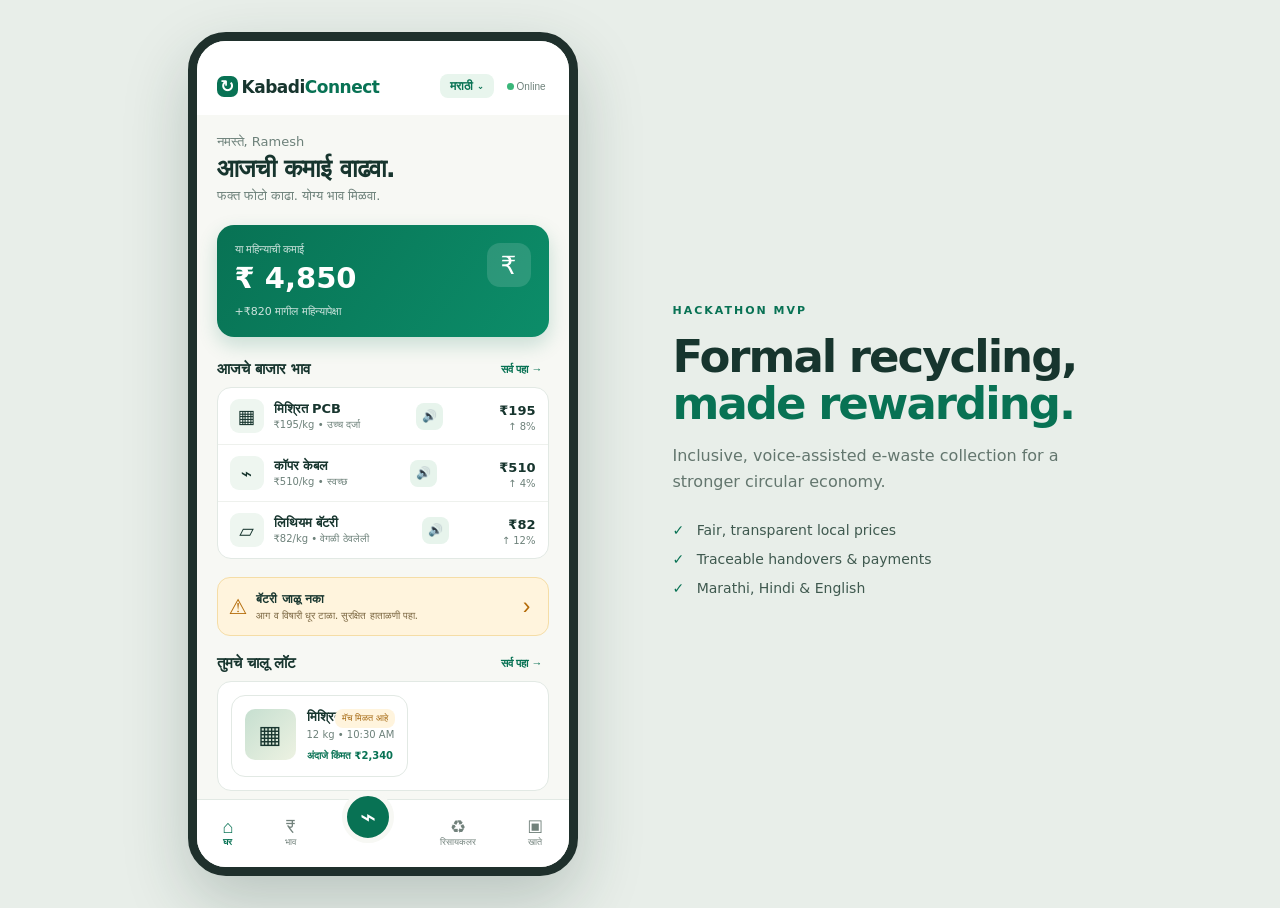
==== index.html @ b2392cbf "kabadiwala-connect" ====
<!doctype html>
<html lang="mr"><head><meta charset="UTF-8"><meta name="viewport" content="width=device-width,initial-scale=1"><meta name="theme-color" content="#087254"><title>KabadiConnect</title><link rel="stylesheet" href="style.css"></head>
<body><main class="app-shell"><section class="mobile">
<header class="topbar"><div class="brand"><span class="brand-mark">↻</span>Kabadi<span>Connect</span></div><button class="language" id="langButton"><span id="langCode">मराठी</span><small>⌄</small></button><button class="status online" id="networkButton"><i></i><span>Online</span></button></header>
<div id="view-home" class="view active"><section class="greeting"><p data-i18n="hello">नमस्ते, Ramesh</p><h1 data-i18n="homeTitle">आजची कमाई वाढवा.</h1><p class="muted" data-i18n="homeSub">फक्त फोटो काढा. योग्य भाव मिळवा.</p></section><section class="balance-card"><div><p data-i18n="monthlyEarnings">या महिन्याची कमाई</p><strong>₹ <span>4,850</span></strong><small data-i18n="earningsGrowth">+₹820 मागील महिन्यापेक्षा</small></div><div class="wallet-icon">₹</div></section><div class="section-heading"><h2 data-i18n="marketRates">आजचे बाजार भाव</h2><button data-nav="prices" data-i18n="viewAll">सर्व पहा →</button></div><section id="miniPrices" class="price-list"></section><section class="safety-banner"><div class="safety-icon">⚠</div><div><strong data-i18n="dontBurnBattery">बॅटरी जाळू नका</strong><p data-i18n="safetyTeaser">आग व विषारी धूर टाळा. सुरक्षित हाताळणी पहा.</p></div><button data-nav="safety">›</button></section><div class="section-heading"><h2 data-i18n="activeLots">तुमचे चालू लॉट</h2><button data-nav="lots" data-i18n="viewAll">सर्व पहा →</button></div><section id="activeLot" class="lot-preview"></section><button class="primary cta" id="createLot" data-i18n="addMaterial">＋ नवीन माल जोडा</button></div>
<div id="view-prices" class="view"><div class="page-title"><button class="back" data-nav="home">←</button><div><h1 data-i18n="marketRates">बाजार भाव</h1><p data-i18n="placeDate">पुणे • आज</p></div><button class="speak" id="speakPrices">🔊</button></div><div class="trend-card"><div><span class="pill" data-i18n="thisWeek">या आठवड्यात</span><h3 data-i18n="pricesStable">भाव स्थिर आहेत</h3><p data-i18n="trendSummary">PCB आणि तांब्याला चांगली मागणी आहे.</p></div><div class="chart"><i></i><i></i><i></i><i></i><i></i><i></i><i></i></div></div><div class="filter-row"><button class="chip selected" data-i18n="all">सर्व</button><button class="chip" data-i18n="ewaste">ई-कचरा</button><button class="chip" data-i18n="cable">केबल</button><button class="chip" data-i18n="battery">बॅटरी</button></div><section id="fullPrices" class="price-list full"></section><p class="source-note" data-i18n="priceSource">भाव परिसरातील अधिकृत रिसायकलर्सच्या ऑफरवर आधारित आहेत.</p></div>
<div id="view-lots" class="view"><div class="page-title"><button class="back" data-nav="home">←</button><div><h1 data-i18n="myLots">माझा माल</h1><p data-i18n="lotsDescription">फोटोसह नोंदवलेला सर्व माल</p></div></div><section id="lotsList" class="lots-list"></section><button class="primary cta" id="createLot2" data-i18n="addMaterial">＋ नवीन माल जोडा</button></div>
<div id="view-recyclers" class="view"><div class="page-title"><button class="back" data-nav="home">←</button><div><h1 data-i18n="nearbyRecyclers">जवळचे रिसायकलर</h1><p data-i18n="verifiedFacilities">अधिकृत सुविधा • पुणे</p></div></div><div class="map-card"><span>●</span><b data-i18n="yourLocation">तुमचे ठिकाण</b><i class="pin p1">♻</i><i class="pin p2">♻</i><i class="pin p3">♻</i><div class="map-road r1"></div><div class="map-road r2"></div></div><section id="recyclerList" class="recycler-list"></section></div>
<div id="view-wallet" class="view"><div class="page-title"><button class="back" data-nav="home">←</button><div><h1 data-i18n="earningsLedger">कमाई खाते</h1><p data-i18n="ledgerSub">तुमचे व्यवहार आणि पैसे</p></div></div><section class="wallet-summary"><div><small data-i18n="totalEarnings">एकूण कमाई</small><strong>₹4,850</strong></div><div><small data-i18n="pending">मिळणे बाकी</small><strong class="orange">₹620</strong></div></section><div class="section-heading ledger-head"><h2 data-i18n="transactions">व्यवहार</h2><button data-i18n="download">डाउनलोड ↓</button></div><section id="ledger" class="ledger"></section></div>
<div id="view-safety" class="view"><div class="page-title"><button class="back" data-nav="home">←</button><div><h1 data-i18n="safeWork">सुरक्षित काम</h1><p data-i18n="forHealth">तुमच्या आरोग्यासाठी</p></div><button class="speak" id="speakSafety">🔊</button></div><div class="safety-hero">🧤<h2 data-i18n="dontBurnWaste">ई-कचरा जाळू नका</h2><p data-i18n="burnWarning">धूर तुमच्या फुफ्फुसांना आणि कुटुंबाला हानी पोहोचवतो.</p></div><section class="guide" id="safetyGuide"></section></div>
<nav class="bottom-nav"><button class="nav-item active" data-nav="home"><span>⌂</span><em data-i18n="home">घर</em></button><button class="nav-item" data-nav="prices"><span>₹</span><em data-i18n="prices">भाव</em></button><button class="scan-fab" id="scanNav">⌁</button><button class="nav-item" data-nav="recyclers"><span>♻</span><em data-i18n="recyclers">रिसायकलर</em></button><button class="nav-item" data-nav="wallet"><span>▣</span><em data-i18n="wallet">खाते</em></button></nav></section>
<aside class="desktop-copy"><span class="eyebrow">HACKATHON MVP</span><h2>Formal recycling,<br><em>made rewarding.</em></h2><p>Inclusive, voice-assisted e-waste collection for a stronger circular economy.</p><div class="feature"><b>✓</b> Fair, transparent local prices</div><div class="feature"><b>✓</b> Traceable handovers & payments</div><div class="feature"><b>✓</b> Marathi, Hindi & English</div></aside></main>
<dialog id="languageModal"><div class="language-sheet"><div class="modal-head"><div><p>Language / भाषा / भाषा</p><h2>Choose your language</h2></div><button id="closeLanguage">×</button></div><button class="language-option" data-lang="mr"><b>मराठी</b><span>Marathi</span><i>✓</i></button><button class="language-option" data-lang="hi"><b>हिंदी</b><span>Hindi</span><i></i></button><button class="language-option" data-lang="en"><b>English</b><span>English</span><i></i></button></div></dialog>
<dialog id="lotModal"><form method="dialog" id="lotForm"><div class="modal-head"><div><p data-i18n="newLot">नवीन माल</p><h2 data-i18n="addYourMaterial">तुमचा माल जोडा</h2></div><button type="button" id="closeLot">×</button></div><label class="photo-input">📷<strong data-i18n="takePhoto">फोटो काढा किंवा जोडा</strong><small data-i18n="photoHelp">फोटोमुळे योग्य माल ओळखण्यास मदत होते</small><input id="photo" type="file" accept="image/*" capture="environment"></label><p class="field-label" data-i18n="chooseMaterial">मालाचा प्रकार — ऐकण्यासाठी स्पीकर दाबा</p><section id="materialChoices" class="material-choices"></section><label data-i18n="weightLabel">अंदाजे वजन (किलो)<input id="weight" type="number" min="0.1" step="0.1" value="5"></label><div class="estimate"><span data-i18n="estimatedValue">अंदाजे किंमत</span><strong id="estimate">₹ 900 – 1,050</strong></div><div class="fair-price-note">✓ <span data-i18n="fairPrice">स्थानिक बाजारभावावर आधारित योग्य किंमत</span></div><button class="primary" value="default" data-i18n="createLot">लॉट तयार करा</button></form></dialog><div id="toast" role="status"></div><script src="app.js"></script></body></html>
---- style.css ----
:root{--green:#087254;--ink:#17352e;--muted:#6d817a;--bg:#f7f8f4;--line:#e2e9e4;--orange:#e8752a}*{box-sizing:border-box}body{margin:0;background:#e8eee9;color:var(--ink);font-family:Inter,system-ui,sans-serif}.app-shell{min-height:100vh;display:flex;align-items:center;justify-content:center;gap:95px;padding:32px}.mobile{width:390px;height:844px;background:var(--bg);border:9px solid #1f302c;border-radius:38px;overflow:hidden;position:relative;box-shadow:0 26px 65px #17352e38}.topbar{height:74px;padding:26px 20px 10px;display:flex;align-items:center;gap:10px;background:#fff}.brand{font-size:17px;font-weight:800;letter-spacing:-.5px;margin-right:auto}.brand span:not(.brand-mark){color:var(--green)}.brand-mark{display:inline-grid;place-items:center;border-radius:7px;background:var(--green);color:#fff;width:21px;height:21px;margin-right:4px}.language{font-size:12px;color:var(--green);background:#e8f5ed;border:0;border-radius:8px;padding:5px 6px;font-weight:700}.language small{font-size:8px;display:block}.status{font-size:10px;border:0;background:transparent;color:var(--muted);padding:3px}.status i{display:inline-block;background:#3ab77a;width:7px;height:7px;border-radius:50%;margin-right:3px}.status.offline i{background:#e8752a}.view{display:none;height:calc(100% - 132px);overflow-y:auto;padding:19px 20px 87px}.view.active{display:block}.greeting p{margin:0;font-size:13px;color:var(--muted)}.greeting h1{font-size:25px;letter-spacing:-.8px;margin:4px 0}.muted{color:var(--muted)!important}.balance-card{color:#fff;background:linear-gradient(125deg,#087254,#0c8d69);margin:21px 0 23px;padding:18px;border-radius:17px;display:flex;justify-content:space-between;box-shadow:0 8px 20px #08725433}.balance-card p,.balance-card small{margin:0;font-size:11px;opacity:.8}.balance-card strong{display:block;font-size:29px;margin:5px 0}.wallet-icon{width:44px;height:44px;border-radius:13px;background:#ffffff22;display:grid;place-items:center;font-size:25px}.section-heading{display:flex;align-items:center;justify-content:space-between;margin:17px 0 9px}.section-heading h2{font-size:15px;margin:0}.section-heading button{border:0;background:transparent;color:var(--green);font-size:11px;font-weight:700}.price-list{background:#fff;border:1px solid var(--line);border-radius:14px}.price-row{display:flex;align-items:center;padding:11px 12px;border-bottom:1px solid #eef1ed;gap:10px}.price-row:last-child{border:0}.material-icon{width:34px;height:34px;display:grid;place-items:center;background:#eef6f0;border-radius:9px;font-size:19px}.price-row strong{font-size:13px;display:block}.price-row small{display:block;color:var(--muted);font-size:10px;margin-top:2px}.rate{margin-left:auto;text-align:right}.rate b{font-size:13px}.up{color:#249c5e;font-size:10px}.safety-banner{display:flex;align-items:center;gap:9px;background:#fff4dd;border:1px solid #f5dda6;border-radius:13px;padding:10px 11px;margin:18px 0}.safety-icon{color:#b46b08;font-size:21px}.safety-banner strong{font-size:12px}.safety-banner p{color:#7b6742;font-size:10px;margin:3px 0}.safety-banner button{margin-left:auto;border:0;background:transparent;font-size:23px;color:#b46b08}.lot-preview,.lot-card{background:#fff;border:1px solid var(--line);border-radius:14px;padding:13px;display:flex;gap:11px}.lot-image{width:51px;height:51px;border-radius:10px;background:linear-gradient(135deg,#c6dfd0,#edf2e2);display:grid;place-items:center;font-size:25px;flex:none}.lot-preview h3,.lot-card h3{margin:0;font-size:13px}.lot-preview p,.lot-card p{font-size:10px;margin:4px 0;color:var(--muted)}.lot-meta{font-size:10px;color:var(--green);font-weight:700}.lot-preview .state{margin-left:auto}.primary{border:0;color:#fff;background:var(--green);border-radius:11px;padding:13px;font-weight:800;font-size:14px}.cta{width:100%;margin-top:17px}.bottom-nav{position:absolute;z-index:5;bottom:0;height:68px;width:100%;background:#fff;border-top:1px solid var(--line);display:flex;align-items:center;justify-content:space-around}.nav-item{background:transparent;border:0;color:#71817b;font-size:9px;display:grid;gap:2px;justify-items:center}.nav-item span{font-size:18px;line-height:16px}.nav-item.active{color:var(--green);font-weight:800}.scan-fab{border:5px solid var(--bg);width:52px;height:52px;border-radius:50%;background:var(--green);color:#fff;font-size:27px;margin-top:-33px}.page-title{display:flex;align-items:center;gap:11px;margin:1px 0 20px}.page-title h1{font-size:20px;margin:0}.page-title p{margin:3px 0;font-size:10px;color:var(--muted)}.back,.speak{border:0;background:#e7f2ea;color:var(--green);width:32px;height:32px;border-radius:9px;font-size:19px}.speak{margin-left:auto;font-size:13px}.trend-card{background:#dff3e8;border-radius:15px;padding:14px;display:flex;min-height:113px}.pill{font-size:9px;padding:4px 7px;border-radius:10px;color:var(--green);background:#fff}.trend-card h3{font-size:16px;margin:9px 0 3px}.trend-card p{font-size:10px;margin:0;color:#4c7466}.chart{height:73px;align-self:end;display:flex;align-items:end;gap:4px;margin-left:auto}.chart i{display:block;width:7px;background:#55b68a;border-radius:3px 3px 0 0}.chart i:nth-child(1){height:25px}.chart i:nth-child(2){height:33px}.chart i:nth-child(3){height:29px}.chart i:nth-child(4){height:42px}.chart i:nth-child(5){height:39px}.chart i:nth-child(6){height:59px}.chart i:nth-child(7){height:67px;background:var(--green)}.filter-row{display:flex;gap:7px;margin:15px 0;overflow:auto}.chip{white-space:nowrap;border:1px solid var(--line);border-radius:18px;background:#fff;padding:7px 11px;font-size:11px;color:var(--muted)}.chip.selected{background:var(--green);color:#fff;border-color:var(--green)}.full .price-row{padding:13px}.source-note{font-size:10px;color:var(--muted);text-align:center;margin:15px}.lots-list,.recycler-list,.ledger{display:grid;gap:10px}.lot-card{position:relative}.lot-card .state{position:absolute;right:12px;top:13px;font-size:9px;padding:4px 7px;border-radius:8px;background:#fff4dd;color:#a56810}.lot-card .state.complete{background:#e6f6ec;color:#138053}.map-card{height:162px;border-radius:16px;background:#daeadd;position:relative;overflow:hidden;padding:17px;font-size:10px;color:var(--green)}.map-card>span{color:#e6593a;font-size:17px;vertical-align:middle}.map-card>b{background:#fff;padding:6px;border-radius:8px}.map-road{position:absolute;height:18px;width:250px;background:#fff9;transform:rotate(-26deg);border-top:2px solid #c2d4c7;border-bottom:2px solid #c2d4c7}.r1{top:76px;left:-20px}.r2{top:111px;left:140px;transform:rotate(35deg)}.pin{position:absolute;z-index:1;background:var(--green);color:#fff;width:28px;height:28px;text-align:center;padding-top:6px;border-radius:50% 50% 50% 0;transform:rotate(-45deg);font-style:normal}.p1{left:102px;top:56px}.p2{right:66px;top:35px}.p3{right:33px;bottom:25px}.recycler-list{margin-top:12px}.recycler-card{border:1px solid var(--line);background:#fff;border-radius:14px;padding:13px}.recycler-top{display:flex;gap:10px}.recycler-logo{height:38px;width:38px;border-radius:10px;display:grid;place-items:center;background:#e8f5ed;color:var(--green);font-size:19px}.recycler-card h3{font-size:13px;margin:0}.recycler-card p{font-size:10px;color:var(--muted);margin:4px 0}.verified{font-size:9px;color:#158154;background:#e8f5ed;padding:3px 5px;border-radius:6px;margin-left:auto;height:min-content}.recycler-details{display:flex;justify-content:space-between;border-top:1px solid var(--line);margin-top:9px;padding-top:9px;font-size:10px}.recycler-details b{color:var(--green)}.recycler-card button{float:right;border:0;border-radius:7px;background:var(--green);color:white;padding:6px 9px;font-size:10px}.wallet-summary{background:var(--green);border-radius:15px;color:#fff;display:flex;justify-content:space-around;padding:17px 8px}.wallet-summary div+div{border-left:1px solid #ffffff44;padding-left:37px}.wallet-summary small{font-size:10px;opacity:.8;display:block}.wallet-summary strong{font-size:21px;display:block;margin-top:4px}.wallet-summary .orange{color:#ffd08d}.ledger-head{margin-top:21px}.ledger-item{padding:12px;background:#fff;border:1px solid var(--line);border-radius:12px;display:flex;align-items:center;gap:10px}.ledger-icon{width:31px;height:31px;display:grid;place-items:center;border-radius:50%;background:#e7f4ec;color:var(--green)}.ledger-item h3{margin:0;font-size:12px}.ledger-item p{margin:3px 0 0;font-size:10px;color:var(--muted)}.ledger-item b{margin-left:auto;font-size:12px}.pending{color:var(--orange)}.safety-hero{background:#fff2dc;text-align:center;padding:19px;border-radius:17px;color:#8d5709}.safety-hero h2{font-size:19px;margin:8px 0 4px}.safety-hero p{font-size:11px;margin:0}.guide{margin-top:14px;display:grid;gap:8px}.guide article{display:flex;gap:11px;align-items:center;background:#fff;border:1px solid var(--line);padding:12px;border-radius:12px}.guide span{font-size:24px}.guide h3{font-size:12px;margin:0}.guide p{font-size:10px;color:var(--muted);margin:3px 0}.desktop-copy{width:420px}.eyebrow{color:var(--green);font-size:11px;font-weight:800;letter-spacing:2px}.desktop-copy h2{font-size:45px;line-height:1.05;letter-spacing:-2px;margin:15px 0}.desktop-copy h2 em{color:var(--green);font-style:normal}.desktop-copy>p{font-size:16px;line-height:1.6;color:#63766e;margin-bottom:28px}.feature{font-size:14px;margin:13px 0;color:#3f594f}.feature b{color:var(--green);margin-right:8px}dialog{border:0;border-radius:19px;width:355px;padding:0;box-shadow:0 20px 60px #0005}dialog::backdrop{background:#17352e88}dialog form{padding:20px}.modal-head{display:flex;justify-content:space-between;align-items:start;margin-bottom:15px}.modal-head p{font-size:11px;color:var(--muted);margin:0}.modal-head h2{font-size:20px;margin:3px 0}.modal-head button{border:0;background:transparent;font-size:25px}.photo-input{height:105px;border:1px dashed #8ab7a1;border-radius:12px;background:#edf7f0;display:grid;place-content:center;text-align:center;color:var(--green);gap:2px;font-size:26px}.photo-input strong{font-size:12px}.photo-input small{font-size:9px;color:var(--muted)}.photo-input input{display:none}dialog label:not(.photo-input){display:block;font-size:11px;font-weight:700;margin:14px 0 0}dialog input,dialog select{display:block;width:100%;margin-top:5px;padding:10px;border:1px solid var(--line);border-radius:8px;background:#fff;color:var(--ink)}.estimate{margin:15px 0;background:#f1f7f2;padding:12px;border-radius:10px;display:flex;justify-content:space-between;font-size:11px}.estimate strong{color:var(--green);font-size:15px}dialog .primary{width:100%}#toast{position:fixed;bottom:26px;left:50%;transform:translateX(-50%) translateY(70px);background:#17352e;color:#fff;padding:10px 15px;border-radius:9px;font-size:12px;transition:.25s;z-index:10;white-space:nowrap}#toast.show{transform:translateX(-50%) translateY(0)}@media(max-width:800px){body{background:var(--bg)}.app-shell{padding:0}.mobile{width:100vw;height:100vh;border:0;border-radius:0;box-shadow:none}.desktop-copy{display:none}}
.nav-item em{font-style:normal}.language{display:flex!important;align-items:center;gap:4px;min-width:54px;justify-content:center}.language-sheet{padding:20px}.language-option{width:100%;text-align:left;display:grid;grid-template-columns:1fr auto;gap:1px;padding:13px 12px;background:#fff;border:1px solid var(--line);border-radius:11px;margin:9px 0;color:var(--ink)}.language-option b{font-size:15px}.language-option span{font-size:10px;color:var(--muted)}.language-option i{grid-column:2;grid-row:1/3;align-self:center;color:var(--green);font-style:normal;font-size:17px}.language-option.selected{border-color:var(--green);background:#edf8f1}.field-label{font-size:11px;font-weight:800;margin:15px 0 8px}.material-choices{display:grid;grid-template-columns:1fr 1fr;gap:7px}.material-choice{position:relative;text-align:left;border:1px solid var(--line);background:#fff;border-radius:10px;padding:9px;color:var(--ink);min-height:72px}.material-choice.selected{border:2px solid var(--green);background:#edf8f1}.material-choice>span{font-size:19px;display:block}.material-choice b{font-size:10px;display:block;margin-top:2px}.material-choice small{color:var(--green);font-size:10px}.material-choice i{font-style:normal;position:absolute;right:7px;top:7px;background:#dff3e8;border-radius:7px;padding:3px;font-size:11px}.row-speak{margin-left:auto;border:0;background:#e7f4ec;color:var(--green);width:27px;height:27px;border-radius:8px;font-size:12px}.fair-price-note{font-size:10px;color:var(--green);background:#edf8f1;border-radius:8px;padding:8px;margin:-5px 0 12px}
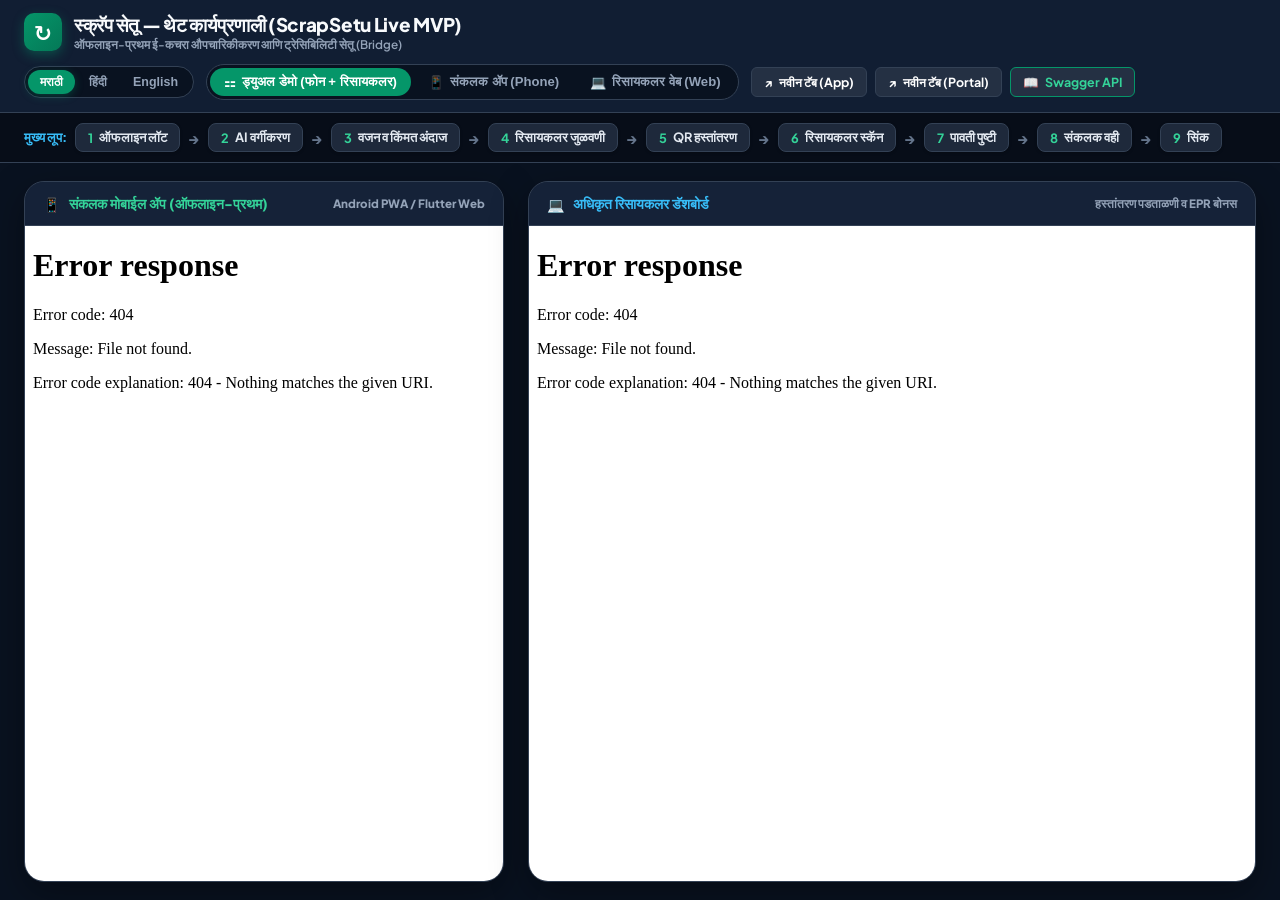
==== commit 8f2eaacd: "feat(scrapsetu): launch ScrapSetu platform - SIH PS 26229 submission" ====
--- a/index.html
+++ b/index.html
@@ -1,14 +1,516 @@
-<!doctype html>
-<html lang="mr"><head><meta charset="UTF-8"><meta name="viewport" content="width=device-width,initial-scale=1"><meta name="theme-color" content="#087254"><title>KabadiConnect</title><link rel="stylesheet" href="style.css"></head>
-<body><main class="app-shell"><section class="mobile">
-<header class="topbar"><div class="brand"><span class="brand-mark">↻</span>Kabadi<span>Connect</span></div><button class="language" id="langButton"><span id="langCode">मराठी</span><small>⌄</small></button><button class="status online" id="networkButton"><i></i><span>Online</span></button></header>
-<div id="view-home" class="view active"><section class="greeting"><p data-i18n="hello">नमस्ते, Ramesh</p><h1 data-i18n="homeTitle">आजची कमाई वाढवा.</h1><p class="muted" data-i18n="homeSub">फक्त फोटो काढा. योग्य भाव मिळवा.</p></section><section class="balance-card"><div><p data-i18n="monthlyEarnings">या महिन्याची कमाई</p><strong>₹ <span>4,850</span></strong><small data-i18n="earningsGrowth">+₹820 मागील महिन्यापेक्षा</small></div><div class="wallet-icon">₹</div></section><div class="section-heading"><h2 data-i18n="marketRates">आजचे बाजार भाव</h2><button data-nav="prices" data-i18n="viewAll">सर्व पहा →</button></div><section id="miniPrices" class="price-list"></section><section class="safety-banner"><div class="safety-icon">⚠</div><div><strong data-i18n="dontBurnBattery">बॅटरी जाळू नका</strong><p data-i18n="safetyTeaser">आग व विषारी धूर टाळा. सुरक्षित हाताळणी पहा.</p></div><button data-nav="safety">›</button></section><div class="section-heading"><h2 data-i18n="activeLots">तुमचे चालू लॉट</h2><button data-nav="lots" data-i18n="viewAll">सर्व पहा →</button></div><section id="activeLot" class="lot-preview"></section><button class="primary cta" id="createLot" data-i18n="addMaterial">＋ नवीन माल जोडा</button></div>
-<div id="view-prices" class="view"><div class="page-title"><button class="back" data-nav="home">←</button><div><h1 data-i18n="marketRates">बाजार भाव</h1><p data-i18n="placeDate">पुणे • आज</p></div><button class="speak" id="speakPrices">🔊</button></div><div class="trend-card"><div><span class="pill" data-i18n="thisWeek">या आठवड्यात</span><h3 data-i18n="pricesStable">भाव स्थिर आहेत</h3><p data-i18n="trendSummary">PCB आणि तांब्याला चांगली मागणी आहे.</p></div><div class="chart"><i></i><i></i><i></i><i></i><i></i><i></i><i></i></div></div><div class="filter-row"><button class="chip selected" data-i18n="all">सर्व</button><button class="chip" data-i18n="ewaste">ई-कचरा</button><button class="chip" data-i18n="cable">केबल</button><button class="chip" data-i18n="battery">बॅटरी</button></div><section id="fullPrices" class="price-list full"></section><p class="source-note" data-i18n="priceSource">भाव परिसरातील अधिकृत रिसायकलर्सच्या ऑफरवर आधारित आहेत.</p></div>
-<div id="view-lots" class="view"><div class="page-title"><button class="back" data-nav="home">←</button><div><h1 data-i18n="myLots">माझा माल</h1><p data-i18n="lotsDescription">फोटोसह नोंदवलेला सर्व माल</p></div></div><section id="lotsList" class="lots-list"></section><button class="primary cta" id="createLot2" data-i18n="addMaterial">＋ नवीन माल जोडा</button></div>
-<div id="view-recyclers" class="view"><div class="page-title"><button class="back" data-nav="home">←</button><div><h1 data-i18n="nearbyRecyclers">जवळचे रिसायकलर</h1><p data-i18n="verifiedFacilities">अधिकृत सुविधा • पुणे</p></div></div><div class="map-card"><span>●</span><b data-i18n="yourLocation">तुमचे ठिकाण</b><i class="pin p1">♻</i><i class="pin p2">♻</i><i class="pin p3">♻</i><div class="map-road r1"></div><div class="map-road r2"></div></div><section id="recyclerList" class="recycler-list"></section></div>
-<div id="view-wallet" class="view"><div class="page-title"><button class="back" data-nav="home">←</button><div><h1 data-i18n="earningsLedger">कमाई खाते</h1><p data-i18n="ledgerSub">तुमचे व्यवहार आणि पैसे</p></div></div><section class="wallet-summary"><div><small data-i18n="totalEarnings">एकूण कमाई</small><strong>₹4,850</strong></div><div><small data-i18n="pending">मिळणे बाकी</small><strong class="orange">₹620</strong></div></section><div class="section-heading ledger-head"><h2 data-i18n="transactions">व्यवहार</h2><button data-i18n="download">डाउनलोड ↓</button></div><section id="ledger" class="ledger"></section></div>
-<div id="view-safety" class="view"><div class="page-title"><button class="back" data-nav="home">←</button><div><h1 data-i18n="safeWork">सुरक्षित काम</h1><p data-i18n="forHealth">तुमच्या आरोग्यासाठी</p></div><button class="speak" id="speakSafety">🔊</button></div><div class="safety-hero">🧤<h2 data-i18n="dontBurnWaste">ई-कचरा जाळू नका</h2><p data-i18n="burnWarning">धूर तुमच्या फुफ्फुसांना आणि कुटुंबाला हानी पोहोचवतो.</p></div><section class="guide" id="safetyGuide"></section></div>
-<nav class="bottom-nav"><button class="nav-item active" data-nav="home"><span>⌂</span><em data-i18n="home">घर</em></button><button class="nav-item" data-nav="prices"><span>₹</span><em data-i18n="prices">भाव</em></button><button class="scan-fab" id="scanNav">⌁</button><button class="nav-item" data-nav="recyclers"><span>♻</span><em data-i18n="recyclers">रिसायकलर</em></button><button class="nav-item" data-nav="wallet"><span>▣</span><em data-i18n="wallet">खाते</em></button></nav></section>
-<aside class="desktop-copy"><span class="eyebrow">HACKATHON MVP</span><h2>Formal recycling,<br><em>made rewarding.</em></h2><p>Inclusive, voice-assisted e-waste collection for a stronger circular economy.</p><div class="feature"><b>✓</b> Fair, transparent local prices</div><div class="feature"><b>✓</b> Traceable handovers & payments</div><div class="feature"><b>✓</b> Marathi, Hindi & English</div></aside></main>
-<dialog id="languageModal"><div class="language-sheet"><div class="modal-head"><div><p>Language / भाषा / भाषा</p><h2>Choose your language</h2></div><button id="closeLanguage">×</button></div><button class="language-option" data-lang="mr"><b>मराठी</b><span>Marathi</span><i>✓</i></button><button class="language-option" data-lang="hi"><b>हिंदी</b><span>Hindi</span><i></i></button><button class="language-option" data-lang="en"><b>English</b><span>English</span><i></i></button></div></dialog>
-<dialog id="lotModal"><form method="dialog" id="lotForm"><div class="modal-head"><div><p data-i18n="newLot">नवीन माल</p><h2 data-i18n="addYourMaterial">तुमचा माल जोडा</h2></div><button type="button" id="closeLot">×</button></div><label class="photo-input">📷<strong data-i18n="takePhoto">फोटो काढा किंवा जोडा</strong><small data-i18n="photoHelp">फोटोमुळे योग्य माल ओळखण्यास मदत होते</small><input id="photo" type="file" accept="image/*" capture="environment"></label><p class="field-label" data-i18n="chooseMaterial">मालाचा प्रकार — ऐकण्यासाठी स्पीकर दाबा</p><section id="materialChoices" class="material-choices"></section><label data-i18n="weightLabel">अंदाजे वजन (किलो)<input id="weight" type="number" min="0.1" step="0.1" value="5"></label><div class="estimate"><span data-i18n="estimatedValue">अंदाजे किंमत</span><strong id="estimate">₹ 900 – 1,050</strong></div><div class="fair-price-note">✓ <span data-i18n="fairPrice">स्थानिक बाजारभावावर आधारित योग्य किंमत</span></div><button class="primary" value="default" data-i18n="createLot">लॉट तयार करा</button></form></dialog><div id="toast" role="status"></div><script src="app.js"></script></body></html>
+<!DOCTYPE html>
+<html lang="mr">
+<head>
+  <meta charset="UTF-8">
+  <meta name="viewport" content="width=device-width, initial-scale=1.0">
+  <title>ScrapSetu — MVP Interactive Demo Portal</title>
+  <link rel="preconnect" href="https://fonts.googleapis.com">
+  <link rel="preconnect" href="https://fonts.gstatic.com" crossorigin>
+  <link href="https://fonts.googleapis.com/css2?family=Plus+Jakarta+Sans:wght@400;500;600;700;800&family=JetBrains+Mono:wght@600;800&display=swap" rel="stylesheet">
+  <style>
+    :root {
+      --primary: #059669;
+      --primary-dark: #064e3b;
+      --recycler-blue: #0284c7;
+      --bg: #091220;
+      --card-bg: #1e293b;
+      --border: #334155;
+      --text: #f8fafc;
+      --text-muted: #94a3b8;
+    }
+
+    * {
+      box-sizing: border-box;
+      margin: 0;
+      padding: 0;
+    }
+
+    body {
+      font-family: 'Plus Jakarta Sans', system-ui, sans-serif;
+      background: var(--bg);
+      color: var(--text);
+      min-height: 100vh;
+      display: flex;
+      flex-direction: column;
+    }
+
+    /* Top Banner */
+    .top-portal-bar {
+      background: #111e33;
+      border-bottom: 1.5px solid var(--border);
+      padding: 12px 24px;
+      display: flex;
+      justify-content: space-between;
+      align-items: center;
+      flex-wrap: wrap;
+      gap: 12px;
+      box-shadow: 0 4px 16px rgba(0,0,0,0.25);
+    }
+
+    .brand-group {
+      display: flex;
+      align-items: center;
+      gap: 12px;
+    }
+
+    .brand-logo-icon {
+      background: linear-gradient(135deg, #059669 0%, #047857 100%);
+      width: 38px;
+      height: 38px;
+      border-radius: 10px;
+      display: flex;
+      align-items: center;
+      justify-content: center;
+      font-size: 1.35rem;
+      font-weight: 800;
+      color: white;
+      box-shadow: 0 4px 12px rgba(5, 150, 105, 0.4);
+    }
+
+    .brand-title-box h1 {
+      font-size: 1.18rem;
+      font-weight: 800;
+      letter-spacing: -0.3px;
+    }
+
+    .brand-title-box p {
+      font-size: 0.74rem;
+      color: var(--text-muted);
+      font-weight: 600;
+    }
+
+    /* Portal Controls Group */
+    .portal-controls-group {
+      display: flex;
+      align-items: center;
+      gap: 12px;
+      flex-wrap: wrap;
+    }
+
+    /* Language Switcher */
+    .portal-lang-control {
+      display: flex;
+      background: #091220;
+      padding: 3px;
+      border-radius: 9999px;
+      border: 1.5px solid var(--border);
+      gap: 2px;
+    }
+
+    .portal-lang-btn {
+      background: transparent;
+      border: none;
+      color: var(--text-muted);
+      padding: 5px 12px;
+      border-radius: 9999px;
+      font-size: 0.78rem;
+      font-weight: 800;
+      cursor: pointer;
+      transition: all 0.18s;
+    }
+    .portal-lang-btn:hover {
+      color: white;
+    }
+    .portal-lang-btn.active {
+      background: var(--primary);
+      color: white;
+      box-shadow: 0 2px 8px rgba(5, 150, 105, 0.35);
+    }
+
+    /* View Selector */
+    .portal-nav-pills {
+      display: flex;
+      background: #091220;
+      padding: 3px;
+      border-radius: 9999px;
+      border: 1.5px solid var(--border);
+      gap: 3px;
+    }
+
+    .portal-pill {
+      background: transparent;
+      border: none;
+      color: var(--text-muted);
+      padding: 6px 14px;
+      border-radius: 9999px;
+      font-size: 0.82rem;
+      font-weight: 700;
+      cursor: pointer;
+      display: flex;
+      align-items: center;
+      gap: 6px;
+      transition: all 0.18s;
+    }
+
+    .portal-pill.active {
+      background: var(--primary);
+      color: white;
+    }
+
+    .portal-pill.recycler.active {
+      background: var(--recycler-blue);
+    }
+
+    .links-group {
+      display: flex;
+      align-items: center;
+      gap: 8px;
+    }
+
+    .external-btn {
+      background: rgba(255,255,255,0.08);
+      border: 1px solid var(--border);
+      color: white;
+      text-decoration: none;
+      padding: 6px 12px;
+      border-radius: 6px;
+      font-size: 0.78rem;
+      font-weight: 700;
+      display: inline-flex;
+      align-items: center;
+      gap: 6px;
+      transition: all 0.2s;
+    }
+    .external-btn:hover {
+      background: rgba(255,255,255,0.16);
+      transform: translateY(-1px);
+    }
+
+    /* Core Loop Guide Ribbon */
+    .loop-guide-ribbon {
+      background: #070d18;
+      border-bottom: 1.5px solid var(--border);
+      padding: 10px 24px;
+      display: flex;
+      align-items: center;
+      gap: 8px;
+      font-size: 0.8rem;
+      color: #94a3b8;
+      overflow-x: auto;
+      white-space: nowrap;
+    }
+
+    .loop-step {
+      display: inline-flex;
+      align-items: center;
+      gap: 6px;
+      background: #1e293b;
+      padding: 5px 12px;
+      border-radius: 8px;
+      border: 1px solid var(--border);
+      color: #e2e8f0;
+      font-weight: 700;
+      box-shadow: 0 1px 3px rgba(0,0,0,0.2);
+    }
+    .loop-step b {
+      color: #34d399;
+    }
+    .loop-arrow {
+      color: #64748b;
+      font-weight: 800;
+      font-size: 0.9rem;
+    }
+
+    /* Main Workspace Frames Container */
+    .workspace-split-container {
+      flex: 1;
+      display: flex;
+      padding: 18px 24px;
+      gap: 24px;
+      overflow: hidden;
+      height: calc(100vh - 125px);
+    }
+
+    .panel-container {
+      flex: 1;
+      display: flex;
+      flex-direction: column;
+      background: #1e293b;
+      border: 1.5px solid var(--border);
+      border-radius: 20px;
+      overflow: hidden;
+      box-shadow: 0 12px 36px rgba(0,0,0,0.35);
+      position: relative;
+    }
+
+    .panel-container.collector-panel {
+      max-width: 480px;
+      margin: 0 auto;
+    }
+
+    .panel-header-bar {
+      padding: 12px 18px;
+      background: #152238;
+      border-bottom: 1.5px solid var(--border);
+      display: flex;
+      justify-content: space-between;
+      align-items: center;
+      font-size: 0.88rem;
+      font-weight: 800;
+    }
+
+    .app-iframe {
+      width: 100%;
+      height: 100%;
+      border: none;
+      background: white;
+      flex: 1;
+    }
+
+    /* Layout modes */
+    body.view-collector .workspace-split-container {
+      justify-content: center;
+    }
+    body.view-collector .recycler-panel {
+      display: none;
+    }
+    body.view-collector .collector-panel {
+      flex: 1;
+      max-width: 490px;
+    }
+
+    body.view-recycler .collector-panel {
+      display: none;
+    }
+    body.view-recycler .recycler-panel {
+      flex: 1;
+      display: flex;
+    }
+  </style>
+</head>
+<body class="view-split">
+
+  <!-- TOP PORTAL HEADER -->
+  <header class="top-portal-bar">
+    <div class="brand-group">
+      <div class="brand-logo-icon">↻</div>
+      <div class="brand-title-box">
+        <h1 id="portalMainTitle">स्क्रॅप सेतू — थेट कार्यप्रणाली (ScrapSetu Live MVP)</h1>
+        <p id="portalSubTitle">ऑफलाइन-प्रथम ई-कचरा औपचारिकीकरण आणि ट्रेसिबिलिटी सेतू (Bridge)</p>
+      </div>
+    </div>
+
+    <div class="portal-controls-group">
+      <!-- SYNCHRONIZED LANGUAGE CONTROL -->
+      <div class="portal-lang-control">
+        <button class="portal-lang-btn active" data-lang="mr">मराठी</button>
+        <button class="portal-lang-btn" data-lang="hi">हिंदी</button>
+        <button class="portal-lang-btn" data-lang="en">English</button>
+      </div>
+
+      <!-- VIEW SELECTOR -->
+      <div class="portal-nav-pills">
+        <button class="portal-pill active" id="btnViewSplit">
+          <span>⚏</span>
+          <span id="txtBtnSplit">ड्युअल डेमो (फोन + रिसायकलर)</span>
+        </button>
+        <button class="portal-pill" id="btnViewCollector">
+          <span>📱</span>
+          <span id="txtBtnCollector">संकलक ॲप (Phone)</span>
+        </button>
+        <button class="portal-pill recycler" id="btnViewRecycler">
+          <span>💻</span>
+          <span id="txtBtnRecycler">रिसायकलर वेब (Web)</span>
+        </button>
+      </div>
+
+      <!-- EXTERNAL DIRECT ACCESS -->
+      <div class="links-group">
+        <a href="/collector" id="tabCollectorLink" target="_blank" class="external-btn">
+          <span>↗</span> <span id="txtTabCollector">नवीन टॅब (App)</span>
+        </a>
+        <a href="/recycler" id="tabRecyclerLink" target="_blank" class="external-btn">
+          <span>↗</span> <span id="txtTabRecycler">नवीन टॅब (Portal)</span>
+        </a>
+        <a href="/docs" target="_blank" class="external-btn" style="border-color:#059669; color:#34d399;">
+          <span>📖</span> <span>Swagger API</span>
+        </a>
+      </div>
+    </div>
+  </header>
+
+  <!-- LINEAR CORE LOOP GUIDANCE -->
+  <div class="loop-guide-ribbon" id="loopGuideRibbon">
+    <!-- Populated dynamically based on language -->
+  </div>
+
+  <!-- WORKSPACE SPLIT CONTAINER -->
+  <main class="workspace-split-container">
+
+    <!-- LEFT: COLLECTOR APP MOBILE CONTAINER -->
+    <div class="panel-container collector-panel">
+      <div class="panel-header-bar">
+        <div style="display:flex; align-items:center; gap:8px;">
+          <span>📱</span>
+          <span style="color:#34d399;" id="txtPanelCollector">संकलक मोबाईल ॲप (ऑफलाइन-प्रथम)</span>
+        </div>
+        <span style="font-size:0.72rem; color:var(--text-muted);">Android PWA / Flutter Web</span>
+      </div>
+      <iframe src="/collector" class="app-iframe" id="collectorIframe" title="Collector Mobile App"></iframe>
+    </div>
+
+    <!-- RIGHT: RECYCLER DASHBOARD WEB CONTAINER -->
+    <div class="panel-container recycler-panel">
+      <div class="panel-header-bar">
+        <div style="display:flex; align-items:center; gap:8px;">
+          <span>💻</span>
+          <span style="color:#38bdf8;" id="txtPanelRecycler">अधिकृत रिसायकलर डॅशबोर्ड</span>
+        </div>
+        <span style="font-size:0.72rem; color:var(--text-muted);" id="txtPanelRecyclerSub">हस्तांतरण पडताळणी व EPR बोनस</span>
+      </div>
+      <iframe src="/recycler" class="app-iframe" id="recyclerIframe" title="Recycler Web Dashboard"></iframe>
+    </div>
+
+  </main>
+
+  <script>
+    const PORTAL_I18N = {
+      mr: {
+        title: 'स्क्रॅप सेतू — थेट कार्यप्रणाली (ScrapSetu Live MVP)',
+        sub: 'ऑफलाइन-प्रथम ई-कचरा औपचारिकीकरण आणि ट्रेसिबिलिटी सेतू (Bridge)',
+        btnSplit: 'ड्युअल डेमो (फोन + रिसायकलर)',
+        btnCollector: 'संकलक ॲप (Phone)',
+        btnRecycler: 'रिसायकलर वेब (Web)',
+        tabCollector: 'नवीन टॅब (App)',
+        tabRecycler: 'नवीन टॅब (Portal)',
+        panelCollector: 'संकलक मोबाईल ॲप (ऑफलाइन-प्रथम)',
+        panelRecycler: 'अधिकृत रिसायकलर डॅशबोर्ड',
+        panelRecyclerSub: 'हस्तांतरण पडताळणी व EPR बोनस',
+        steps: [
+          '१ ऑफलाइन लॉट', '२ AI वर्गीकरण', '३ वजन व किंमत अंदाज',
+          '४ रिसायकलर जुळवणी', '५ QR हस्तांतरण', '६ रिसायकलर स्कॅन',
+          '७ पावती पुष्टी', '८ संकलक वही', '९ सिंक'
+        ]
+      },
+      hi: {
+        title: 'स्क्रैप सेतु — लाइव डेमो पोर्टल (ScrapSetu Live MVP)',
+        sub: 'ऑफ़लाइन-प्रथम ई-कचरा औपचारिकीकरण एवं ट्रैसेबिलिटी सेतु (Bridge)',
+        btnSplit: 'ड्यूल डेमो (फोन + रीसाइक्लर)',
+        btnCollector: 'कलेक्टर ऐप (Phone)',
+        btnRecycler: 'रीसाइक्लर वेब (Web)',
+        tabCollector: 'नया टैब (App)',
+        tabRecycler: 'नया टैब (Portal)',
+        panelCollector: 'कलेक्टर मोबाइल ऐप (ऑफ़लाइन-प्रथम)',
+        panelRecycler: 'अधिकृत रीसाइक्लर डैशबोर्ड',
+        panelRecyclerSub: 'हस्तांतरण सत्यापन एवं EPR बोनस',
+        steps: [
+          '1 ऑफ़लाइन लॉट', '2 AI वर्गीकरण', '3 वजन व मूल्य अनुमान',
+          '4 रीसाइक्लर मैचिंग', '5 QR हस्तांतरण', '6 रीसाइक्लर स्कैन',
+          '7 पावती पुष्टि', '8 कलेक्टर बहीखाता', '9 सिंक'
+        ]
+      },
+      en: {
+        title: 'ScrapSetu — MVP Interactive Demo Portal',
+        sub: 'Offline-First E-Waste Formalization & Traceability Bridge',
+        btnSplit: 'Dual Demo (Phone + Recycler)',
+        btnCollector: 'Collector Mobile Only',
+        btnRecycler: 'Recycler Web Only',
+        tabCollector: 'Open App Tab',
+        tabRecycler: 'Open Recycler Tab',
+        panelCollector: 'Collector Mobile App (Offline-First)',
+        panelRecycler: 'Authorized Recycler Dashboard',
+        panelRecyclerSub: 'Traceable Handover & EPR Bonus',
+        steps: [
+          '1 Offline Lot', '2 AI Classify', '3 Weight & Value',
+          '4 Match Recycler', '5 QR Handover', '6 Recycler Scan',
+          '7 Confirm Receipt', '8 Collector Ledger', '9 Sync'
+        ]
+      }
+    };
+
+    let activePortalLang = localStorage.getItem('kc_portal_lang') || 'mr';
+
+    function setPortalLanguage(lang) {
+      activePortalLang = lang;
+      localStorage.setItem('kc_portal_lang', lang);
+      const texts = PORTAL_I18N[lang] || PORTAL_I18N.mr;
+
+      document.querySelectorAll('.portal-lang-btn').forEach(btn => {
+        if (btn.getAttribute('data-lang') === lang) btn.classList.add('active');
+        else btn.classList.remove('active');
+      });
+
+      document.getElementById('portalMainTitle').textContent = texts.title;
+      document.getElementById('portalSubTitle').textContent = texts.sub;
+      document.getElementById('txtBtnSplit').textContent = texts.btnSplit;
+      document.getElementById('txtBtnCollector').textContent = texts.btnCollector;
+      document.getElementById('txtBtnRecycler').textContent = texts.btnRecycler;
+      document.getElementById('txtTabCollector').textContent = texts.tabCollector;
+      document.getElementById('txtTabRecycler').textContent = texts.tabRecycler;
+      document.getElementById('txtPanelCollector').textContent = texts.panelCollector;
+      document.getElementById('txtPanelRecycler').textContent = texts.panelRecycler;
+      document.getElementById('txtPanelRecyclerSub').textContent = texts.panelRecyclerSub;
+
+      // Render ribbon steps
+      const ribbon = document.getElementById('loopGuideRibbon');
+      if (ribbon) {
+        ribbon.innerHTML = `<span style="font-weight: 800; color: #38bdf8;">${lang === 'en' ? 'CORE LOOP:' : (lang === 'hi' ? 'मुख्य लूप:' : 'मुख्य लूप:')}</span>` +
+          texts.steps.map((s, idx) => `<span class="loop-step"><b>${idx+1}</b> ${s.replace(/^[0-9१-९]+\s*/, '')}</span>`).join('<span class="loop-arrow">→</span>');
+      }
+
+      // Broadcast language change to both child iframes
+      const colFrame = document.getElementById('collectorIframe');
+      const recFrame = document.getElementById('recyclerIframe');
+      colFrame?.contentWindow?.postMessage({ type: 'SET_LANGUAGE', lang: lang }, '*');
+      recFrame?.contentWindow?.postMessage({ type: 'SET_LANGUAGE', lang: lang }, '*');
+    }
+
+    // Language buttons
+    document.querySelectorAll('.portal-lang-btn').forEach(btn => {
+      btn.addEventListener('click', (e) => {
+        const lang = e.currentTarget.getAttribute('data-lang');
+        setPortalLanguage(lang);
+      });
+    });
+
+    // View Switching
+    const body = document.body;
+    const btnSplit = document.getElementById('btnViewSplit');
+    const btnCol = document.getElementById('btnViewCollector');
+    const btnRec = document.getElementById('btnViewRecycler');
+
+    btnSplit.addEventListener('click', () => {
+      body.className = 'view-split';
+      btnSplit.classList.add('active');
+      btnCol.classList.remove('active');
+      btnRec.classList.remove('active');
+    });
+
+    btnCol.addEventListener('click', () => {
+      body.className = 'view-collector';
+      btnCol.classList.add('active');
+      btnSplit.classList.remove('active');
+      btnRec.classList.remove('active');
+    });
+
+    btnRec.addEventListener('click', () => {
+      body.className = 'view-recycler';
+      btnRec.classList.add('active');
+      btnSplit.classList.remove('active');
+      btnCol.classList.remove('active');
+    });
+
+    // File protocol graceful fallback for standalone inspection
+    if (window.location.protocol === 'file:') {
+      const colPath = 'apps/collector_app/index.html';
+      const recPath = 'apps/recycler_web/index.html';
+      const cFrame = document.getElementById('collectorIframe');
+      const rFrame = document.getElementById('recyclerIframe');
+      if (cFrame) cFrame.src = colPath;
+      if (rFrame) rFrame.src = recPath;
+      const cLink = document.getElementById('tabCollectorLink');
+      const rLink = document.getElementById('tabRecyclerLink');
+      if (cLink) cLink.href = colPath;
+      if (rLink) rLink.href = recPath;
+    }
+
+    // Initial setup
+    setPortalLanguage(activePortalLang);
+
+    // Re-broadcast after iframes finish loading
+    window.addEventListener('load', () => {
+      setTimeout(() => setPortalLanguage(activePortalLang), 500);
+    });
+  </script>
+</body>
+</html>
